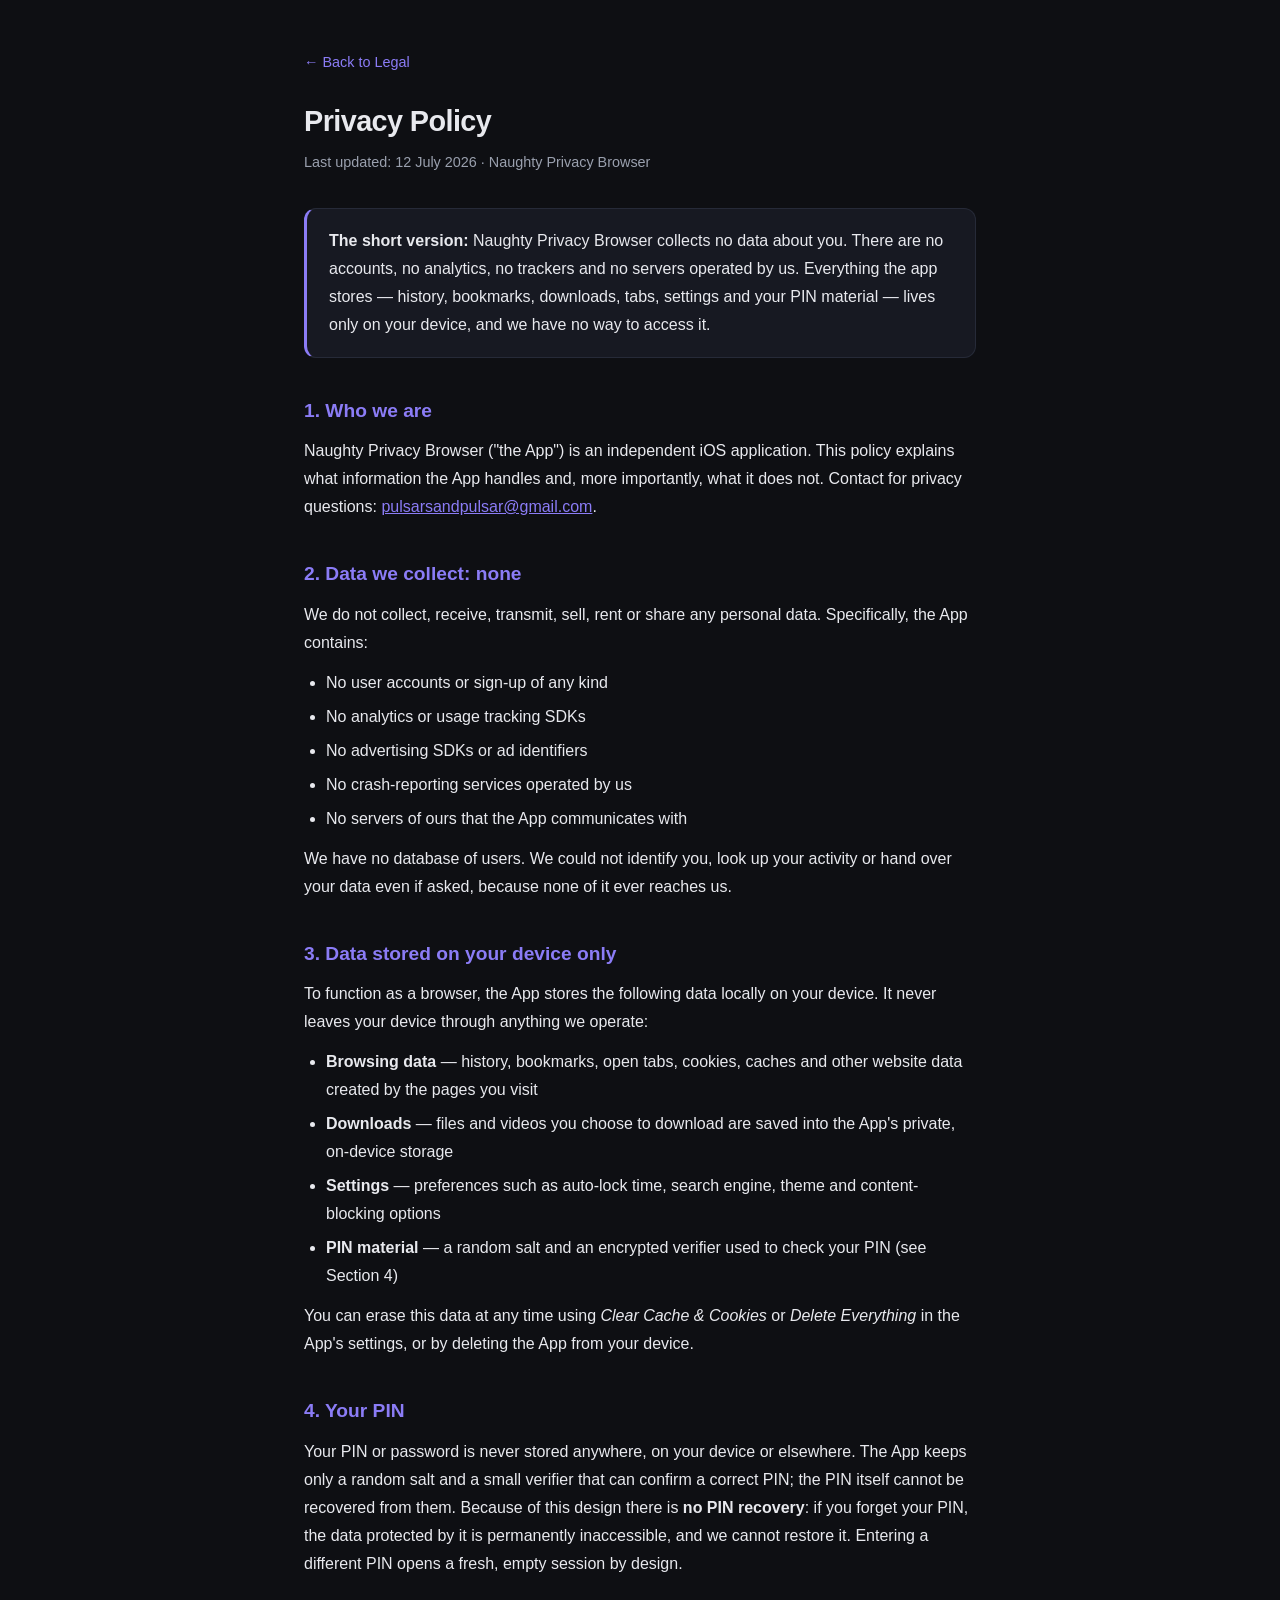
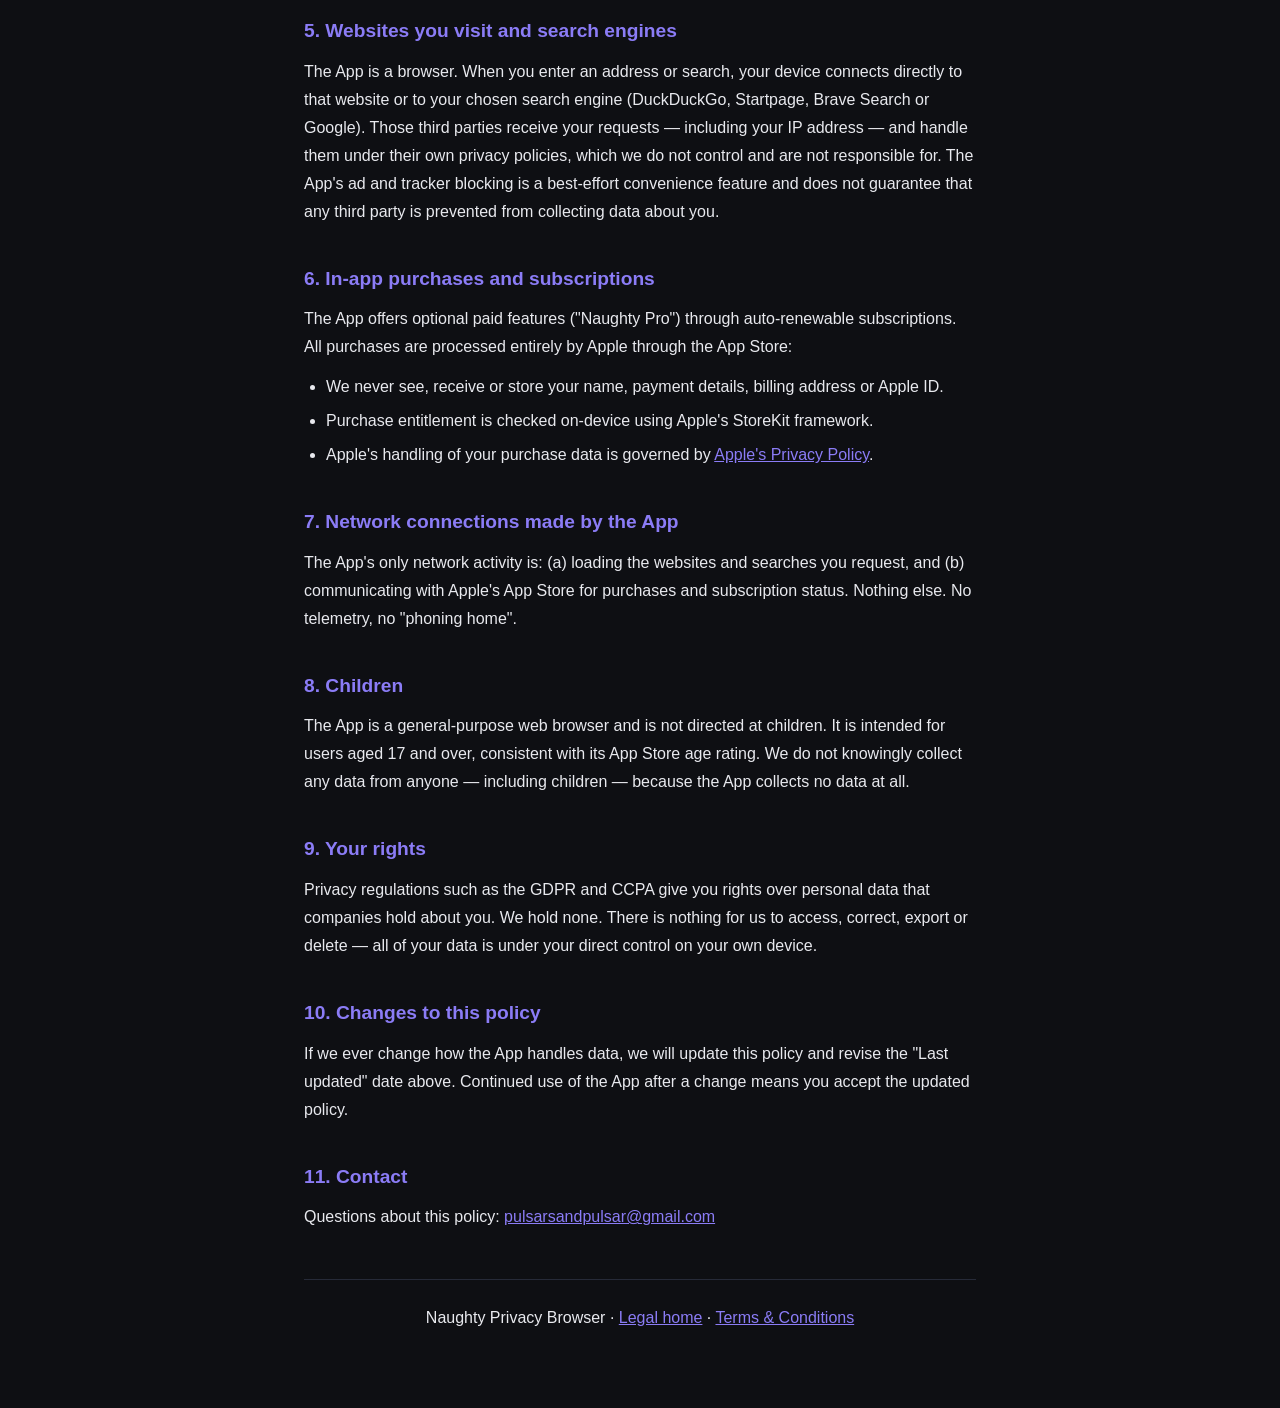
==== privacy.html @ df3556b3 "Create privacy.html" ====
<!DOCTYPE html>
<html lang="en">
<head>
<meta charset="UTF-8">
<meta name="viewport" content="width=device-width, initial-scale=1.0">
<meta name="description" content="Privacy Policy for Naughty Privacy Browser.">
<title>Privacy Policy — Naughty Privacy Browser</title>
<style>
    :root {
        --bg: #0e0f13;
        --card: #171922;
        --text: #e8e9ee;
        --muted: #9aa0ae;
        --accent: #8b7cf6;
        --border: #262a38;
    }
    * { margin: 0; padding: 0; box-sizing: border-box; }
    body {
        font-family: -apple-system, BlinkMacSystemFont, "Segoe UI", Roboto, Helvetica, Arial, sans-serif;
        background: var(--bg);
        color: var(--text);
        line-height: 1.75;
    }
    .wrap { max-width: 720px; margin: 0 auto; padding: 48px 24px 64px; }
    nav a { color: var(--accent); text-decoration: none; font-size: 0.9rem; }
    h1 { font-size: 1.8rem; margin: 20px 0 4px; letter-spacing: -0.02em; }
    .updated { color: var(--muted); font-size: 0.9rem; margin-bottom: 32px; }
    h2 { font-size: 1.2rem; margin: 36px 0 10px; color: var(--accent); }
    p, li { color: var(--text); font-size: 1rem; margin-bottom: 12px; }
    ul { padding-left: 22px; margin-bottom: 12px; }
    li { margin-bottom: 6px; }
    .summary {
        background: var(--card);
        border: 1px solid var(--border);
        border-left: 3px solid var(--accent);
        border-radius: 12px;
        padding: 18px 22px;
        margin-bottom: 8px;
    }
    .summary p { margin: 0; }
    a { color: var(--accent); }
    footer { border-top: 1px solid var(--border); margin-top: 48px; padding-top: 24px; color: var(--muted); font-size: 0.85rem; text-align: center; }
</style>
</head>
<body>
<div class="wrap">
<nav><a href="index.html">← Back to Legal</a></nav>
<h1>Privacy Policy</h1>
<p class="updated">Last updated: 12 July 2026 · Naughty Privacy Browser</p>

<div class="summary">
    <p><strong>The short version:</strong> Naughty Privacy Browser collects no data about you. There are no accounts, no analytics, no trackers and no servers operated by us. Everything the app stores — history, bookmarks, downloads, tabs, settings and your PIN material — lives only on your device, and we have no way to access it.</p>
</div>

<h2>1. Who we are</h2>
<p>Naughty Privacy Browser ("the App") is an independent iOS application. This policy explains what information the App handles and, more importantly, what it does not. Contact for privacy questions: <a href="mailto:pulsarsandpulsar@gmail.com">pulsarsandpulsar@gmail.com</a>.</p>

<h2>2. Data we collect: none</h2>
<p>We do not collect, receive, transmit, sell, rent or share any personal data. Specifically, the App contains:</p>
<ul>
    <li>No user accounts or sign-up of any kind</li>
    <li>No analytics or usage tracking SDKs</li>
    <li>No advertising SDKs or ad identifiers</li>
    <li>No crash-reporting services operated by us</li>
    <li>No servers of ours that the App communicates with</li>
</ul>
<p>We have no database of users. We could not identify you, look up your activity or hand over your data even if asked, because none of it ever reaches us.</p>

<h2>3. Data stored on your device only</h2>
<p>To function as a browser, the App stores the following data locally on your device. It never leaves your device through anything we operate:</p>
<ul>
    <li><strong>Browsing data</strong> — history, bookmarks, open tabs, cookies, caches and other website data created by the pages you visit</li>
    <li><strong>Downloads</strong> — files and videos you choose to download are saved into the App's private, on-device storage</li>
    <li><strong>Settings</strong> — preferences such as auto-lock time, search engine, theme and content-blocking options</li>
    <li><strong>PIN material</strong> — a random salt and an encrypted verifier used to check your PIN (see Section 4)</li>
</ul>
<p>You can erase this data at any time using <em>Clear Cache &amp; Cookies</em> or <em>Delete Everything</em> in the App's settings, or by deleting the App from your device.</p>

<h2>4. Your PIN</h2>
<p>Your PIN or password is never stored anywhere, on your device or elsewhere. The App keeps only a random salt and a small verifier that can confirm a correct PIN; the PIN itself cannot be recovered from them. Because of this design there is <strong>no PIN recovery</strong>: if you forget your PIN, the data protected by it is permanently inaccessible, and we cannot restore it. Entering a different PIN opens a fresh, empty session by design.</p>

<h2>5. Websites you visit and search engines</h2>
<p>The App is a browser. When you enter an address or search, your device connects directly to that website or to your chosen search engine (DuckDuckGo, Startpage, Brave Search or Google). Those third parties receive your requests — including your IP address — and handle them under their own privacy policies, which we do not control and are not responsible for. The App's ad and tracker blocking is a best-effort convenience feature and does not guarantee that any third party is prevented from collecting data about you.</p>

<h2>6. In-app purchases and subscriptions</h2>
<p>The App offers optional paid features ("Naughty Pro") through auto-renewable subscriptions. All purchases are processed entirely by Apple through the App Store:</p>
<ul>
    <li>We never see, receive or store your name, payment details, billing address or Apple ID.</li>
    <li>Purchase entitlement is checked on-device using Apple's StoreKit framework.</li>
    <li>Apple's handling of your purchase data is governed by <a href="https://www.apple.com/legal/privacy/" rel="noopener">Apple's Privacy Policy</a>.</li>
</ul>

<h2>7. Network connections made by the App</h2>
<p>The App's only network activity is: (a) loading the websites and searches you request, and (b) communicating with Apple's App Store for purchases and subscription status. Nothing else. No telemetry, no "phoning home".</p>

<h2>8. Children</h2>
<p>The App is a general-purpose web browser and is not directed at children. It is intended for users aged 17 and over, consistent with its App Store age rating. We do not knowingly collect any data from anyone — including children — because the App collects no data at all.</p>

<h2>9. Your rights</h2>
<p>Privacy regulations such as the GDPR and CCPA give you rights over personal data that companies hold about you. We hold none. There is nothing for us to access, correct, export or delete — all of your data is under your direct control on your own device.</p>

<h2>10. Changes to this policy</h2>
<p>If we ever change how the App handles data, we will update this policy and revise the "Last updated" date above. Continued use of the App after a change means you accept the updated policy.</p>

<h2>11. Contact</h2>
<p>Questions about this policy: <a href="mailto:pulsarsandpulsar@gmail.com">pulsarsandpulsar@gmail.com</a></p>

<footer>
    <p>Naughty Privacy Browser · <a href="index.html">Legal home</a> · <a href="terms.html">Terms &amp; Conditions</a></p>
</footer>
</div>
</body>
</html>
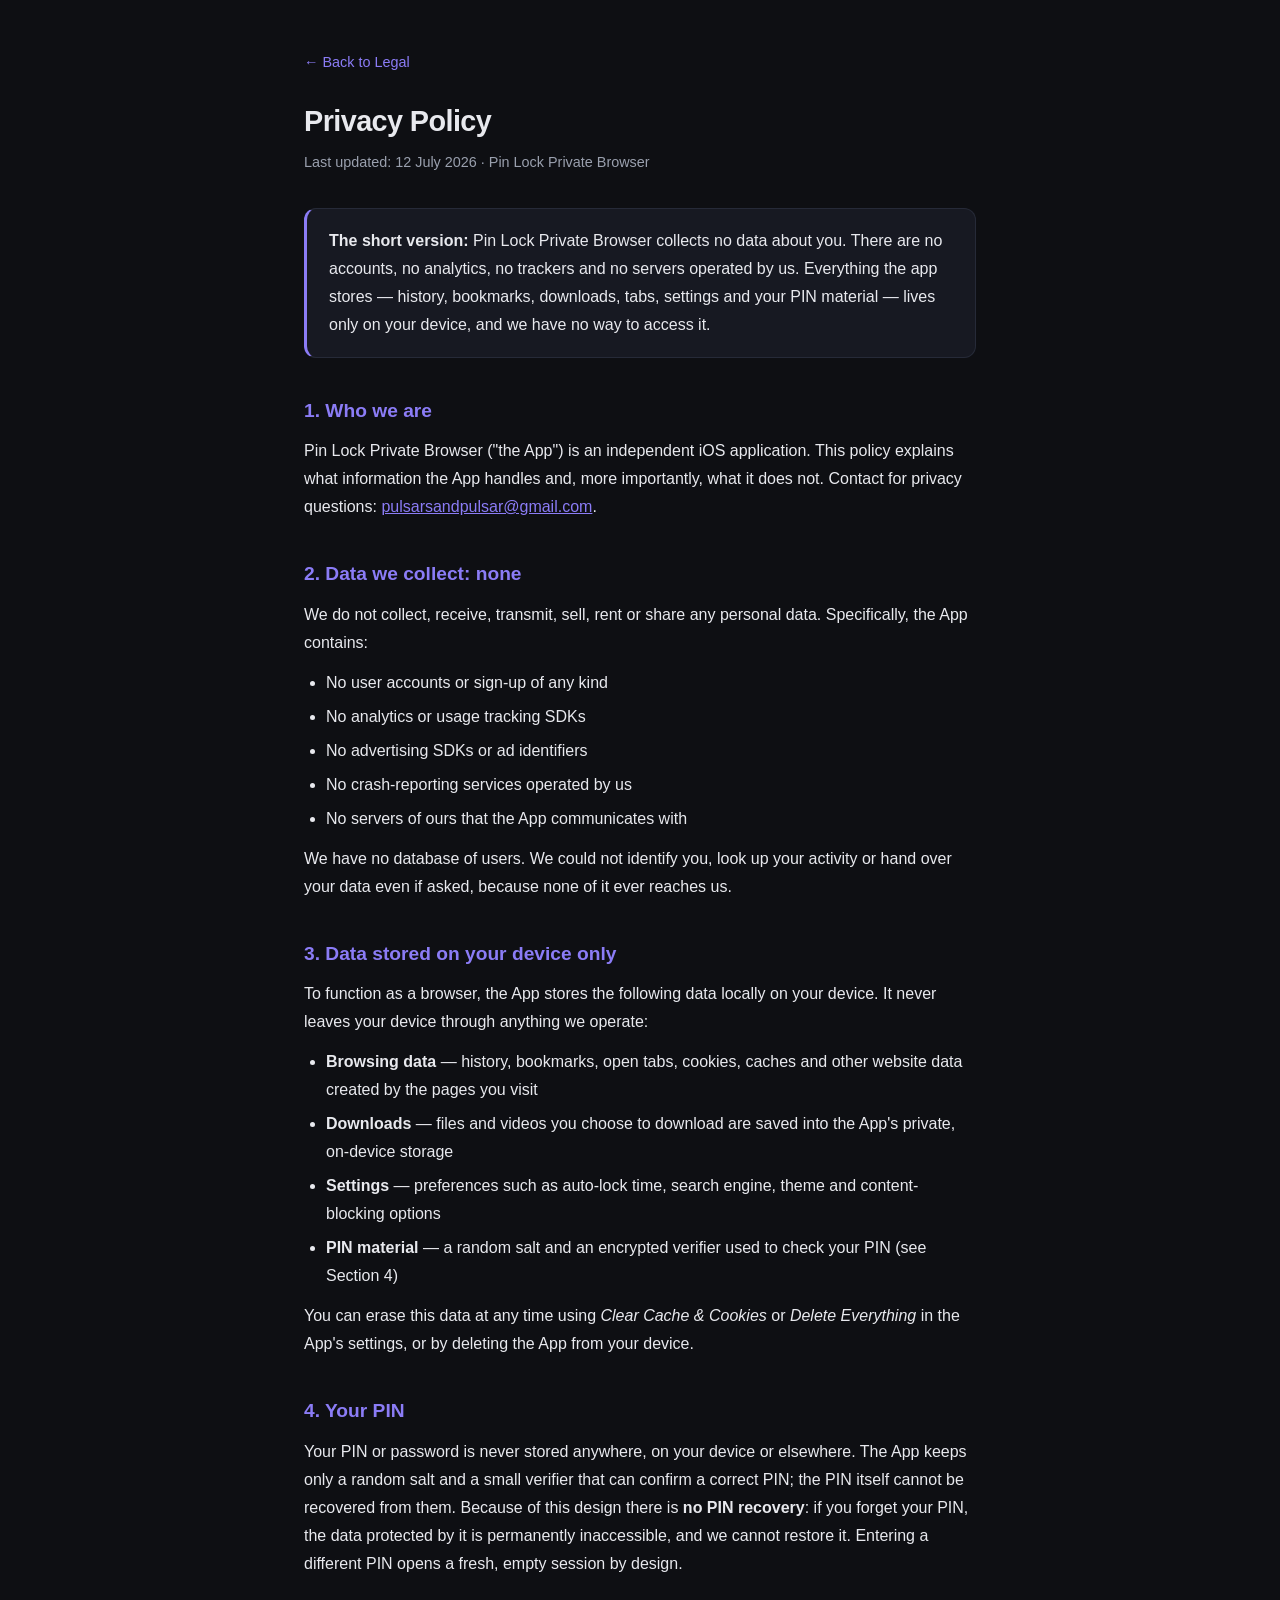
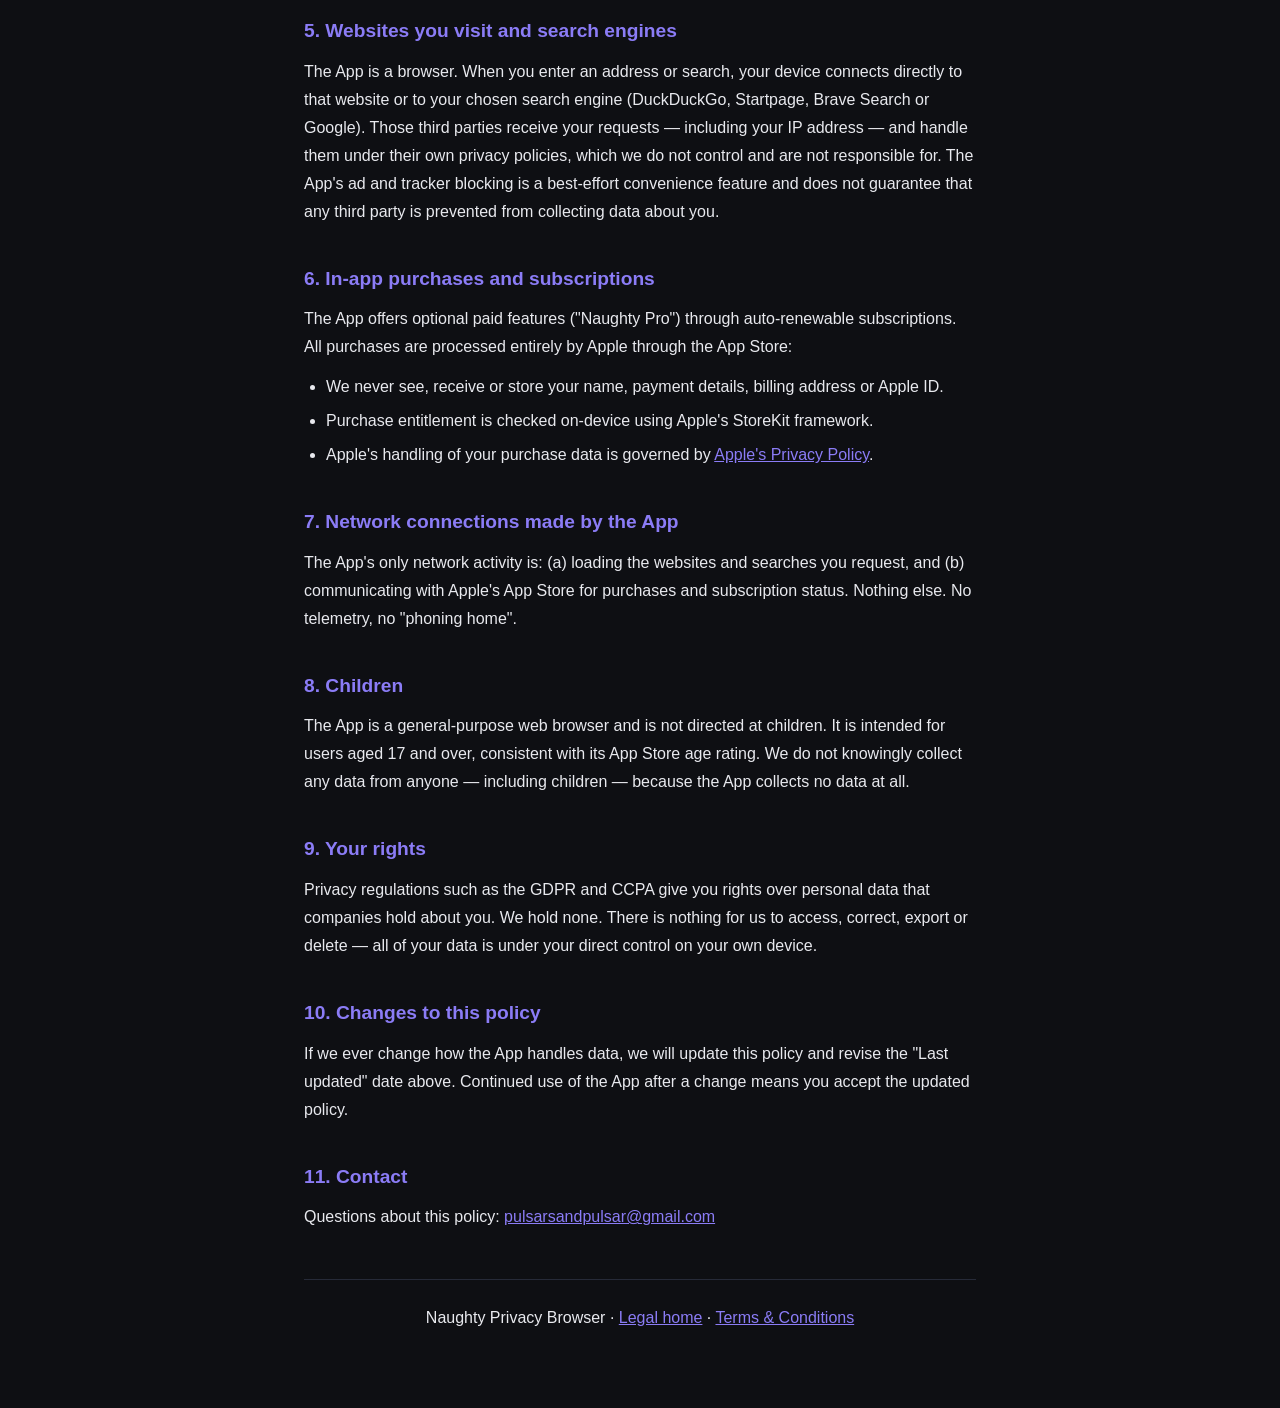
==== commit 4b404743: "Update privacy.html" ====
--- a/privacy.html
+++ b/privacy.html
@@ -3,8 +3,8 @@
 <head>
 <meta charset="UTF-8">
 <meta name="viewport" content="width=device-width, initial-scale=1.0">
-<meta name="description" content="Privacy Policy for Naughty Privacy Browser.">
-<title>Privacy Policy — Naughty Privacy Browser</title>
+<meta name="description" content="Privacy Policy for Pin Lock Private Browser.">
+<title>Privacy Policy — Pin Lock Private Browser</title>
 <style>
     :root {
         --bg: #0e0f13;
@@ -46,14 +46,14 @@
 <div class="wrap">
 <nav><a href="index.html">← Back to Legal</a></nav>
 <h1>Privacy Policy</h1>
-<p class="updated">Last updated: 12 July 2026 · Naughty Privacy Browser</p>
+<p class="updated">Last updated: 12 July 2026 · Pin Lock Private Browser</p>
 
 <div class="summary">
-    <p><strong>The short version:</strong> Naughty Privacy Browser collects no data about you. There are no accounts, no analytics, no trackers and no servers operated by us. Everything the app stores — history, bookmarks, downloads, tabs, settings and your PIN material — lives only on your device, and we have no way to access it.</p>
+    <p><strong>The short version:</strong> Pin Lock Private Browser collects no data about you. There are no accounts, no analytics, no trackers and no servers operated by us. Everything the app stores — history, bookmarks, downloads, tabs, settings and your PIN material — lives only on your device, and we have no way to access it.</p>
 </div>
 
 <h2>1. Who we are</h2>
-<p>Naughty Privacy Browser ("the App") is an independent iOS application. This policy explains what information the App handles and, more importantly, what it does not. Contact for privacy questions: <a href="mailto:pulsarsandpulsar@gmail.com">pulsarsandpulsar@gmail.com</a>.</p>
+<p>Pin Lock Private Browser ("the App") is an independent iOS application. This policy explains what information the App handles and, more importantly, what it does not. Contact for privacy questions: <a href="mailto:pulsarsandpulsar@gmail.com">pulsarsandpulsar@gmail.com</a>.</p>
 
 <h2>2. Data we collect: none</h2>
 <p>We do not collect, receive, transmit, sell, rent or share any personal data. Specifically, the App contains:</p>
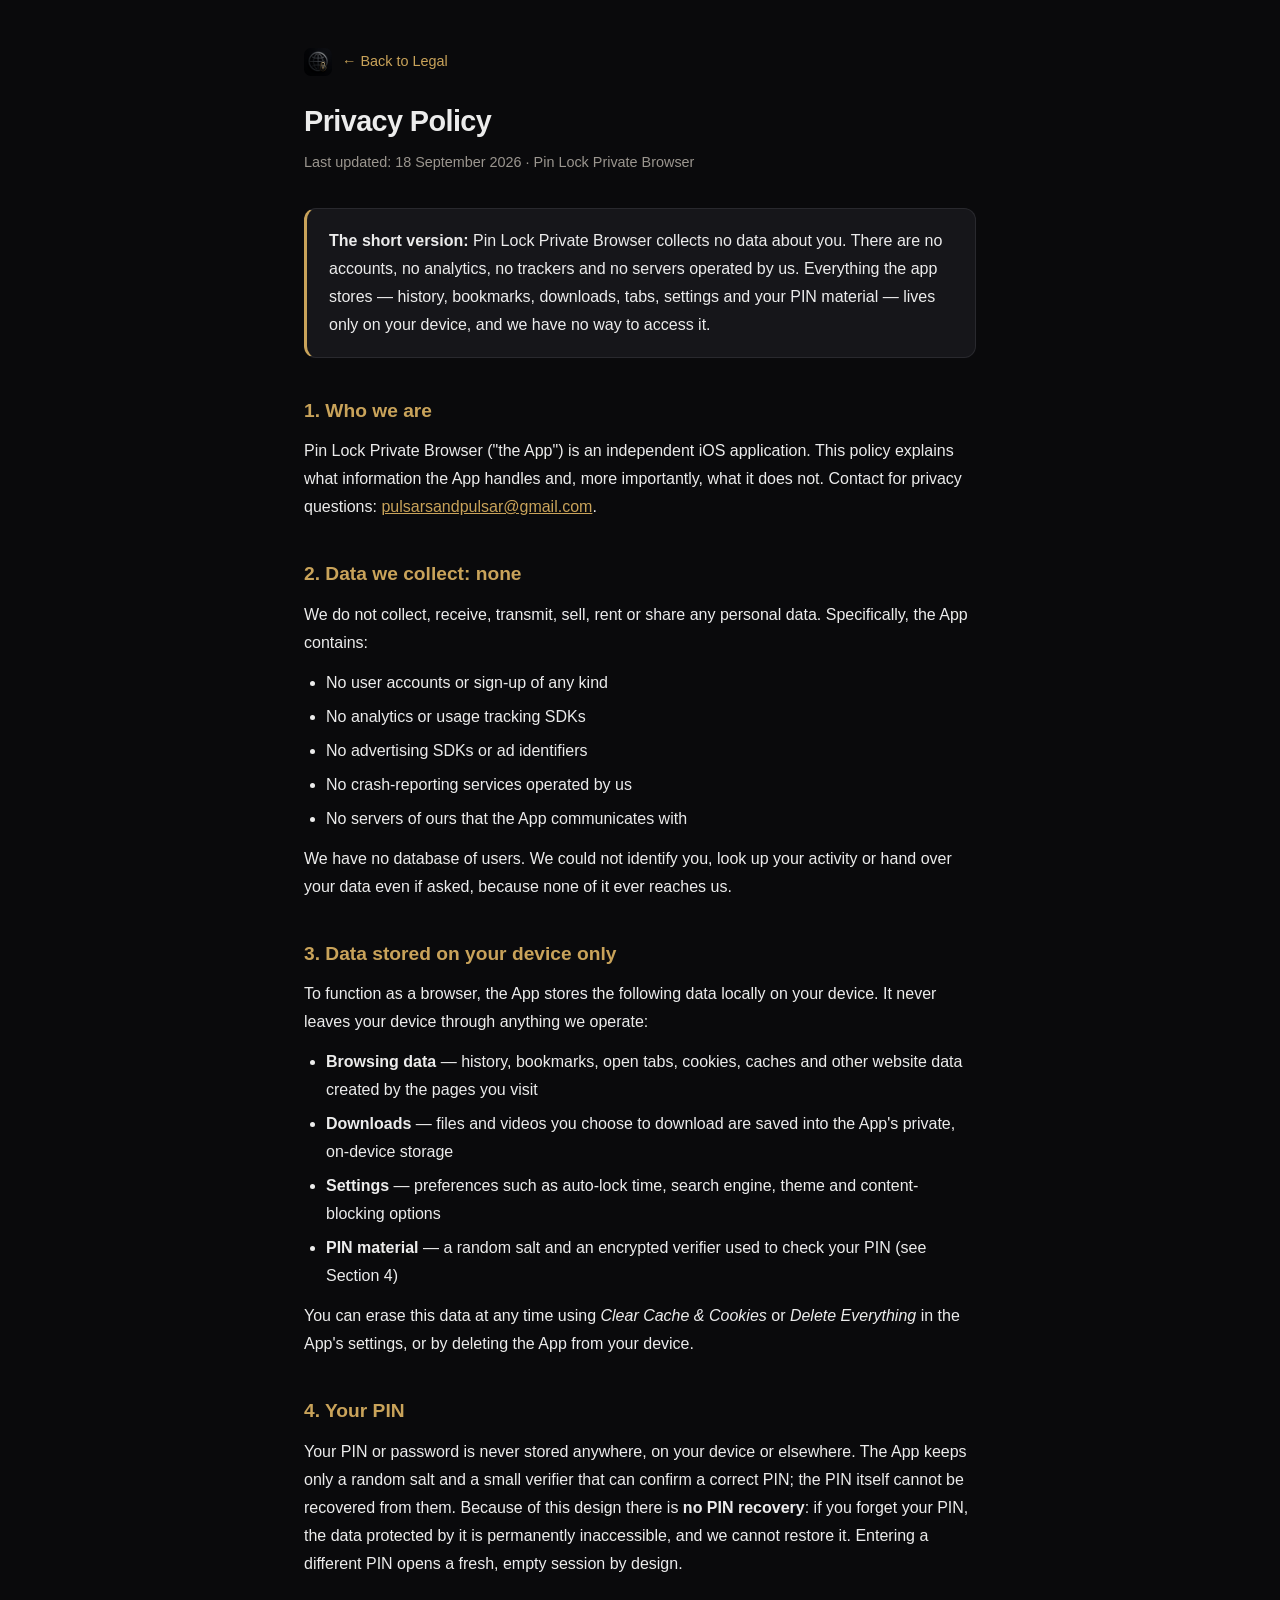
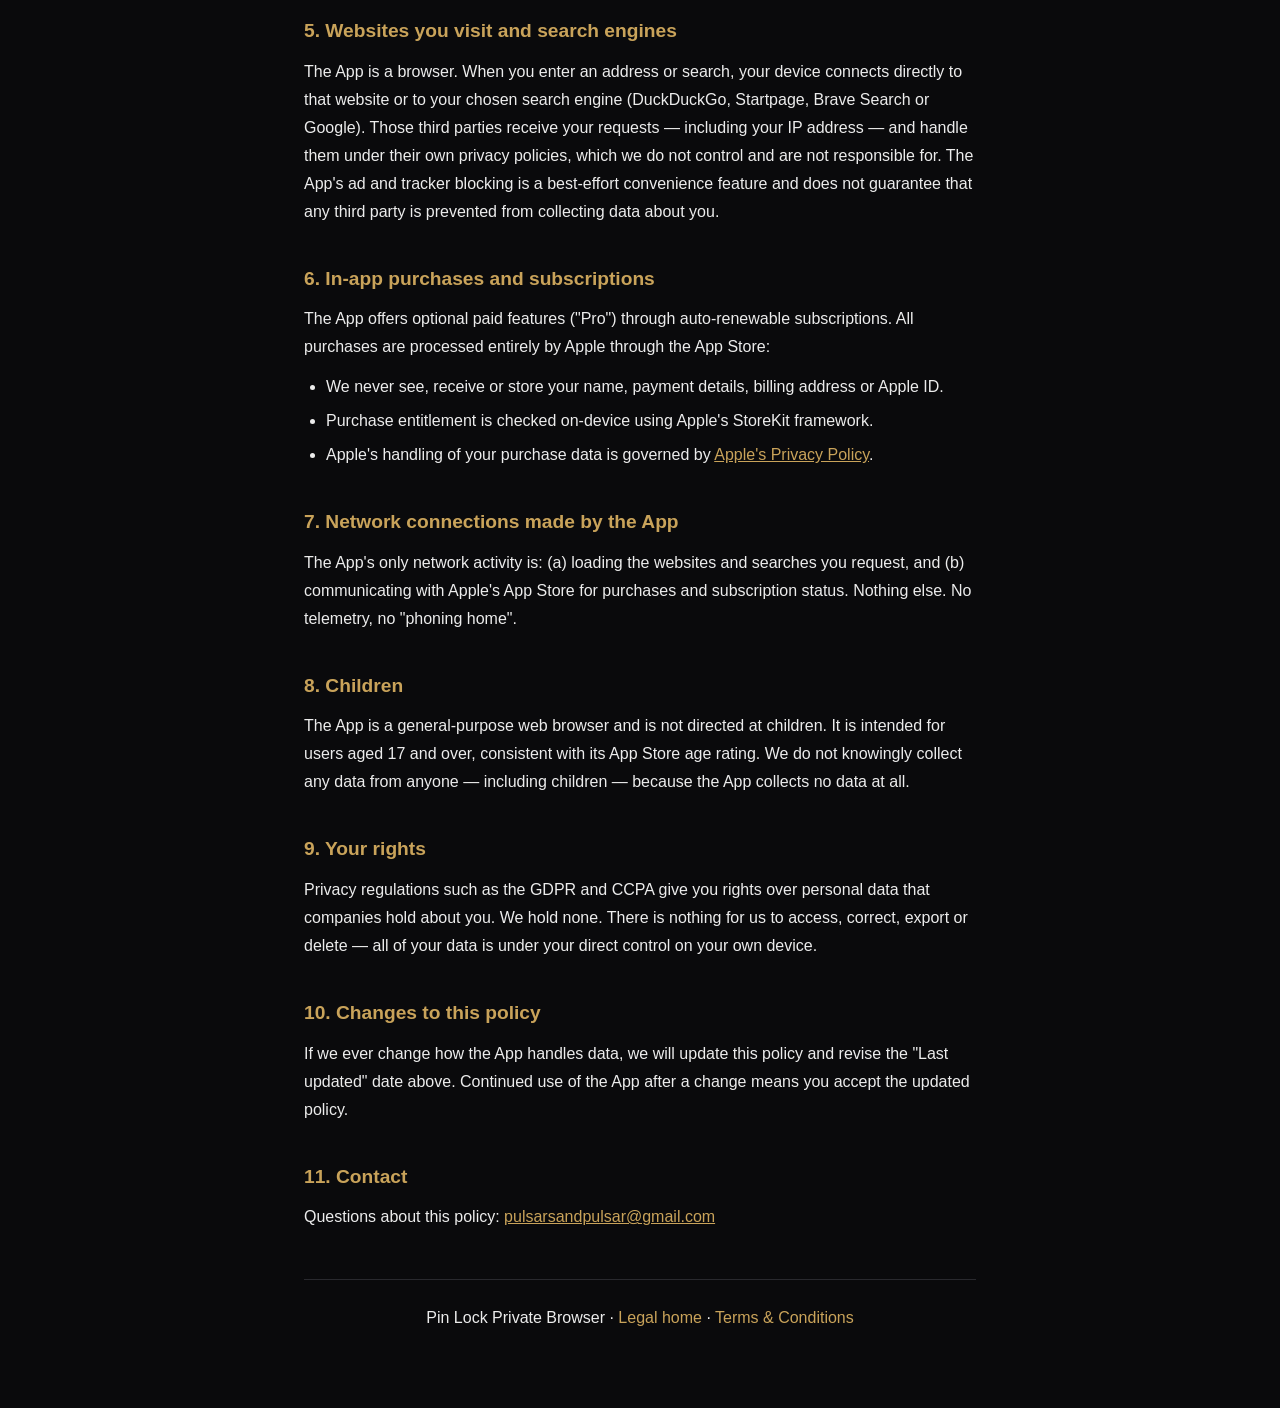
==== commit be4cdd53: "Add files via upload" ====
--- a/privacy.html
+++ b/privacy.html
@@ -3,16 +3,19 @@
 <head>
 <meta charset="UTF-8">
 <meta name="viewport" content="width=device-width, initial-scale=1.0">
+<meta name="theme-color" content="#0a0a0c">
 <meta name="description" content="Privacy Policy for Pin Lock Private Browser.">
 <title>Privacy Policy — Pin Lock Private Browser</title>
+<link rel="icon" type="image/png" href="assets/favicon.png">
 <style>
     :root {
-        --bg: #0e0f13;
-        --card: #171922;
-        --text: #e8e9ee;
-        --muted: #9aa0ae;
-        --accent: #8b7cf6;
-        --border: #262a38;
+        --bg: #0a0a0c;
+        --card: #16161a;
+        --text: #ececec;
+        --muted: #9b968f;
+        --accent: #c9a35a;
+        --accent-bright: #e9c67e;
+        --border: #29292e;
     }
     * { margin: 0; padding: 0; box-sizing: border-box; }
     body {
@@ -22,7 +25,10 @@
         line-height: 1.75;
     }
     .wrap { max-width: 720px; margin: 0 auto; padding: 48px 24px 64px; }
+    nav { display: flex; align-items: center; gap: 10px; }
+    nav img { width: 28px; height: 28px; border-radius: 7px; }
     nav a { color: var(--accent); text-decoration: none; font-size: 0.9rem; }
+    nav a:hover { color: var(--accent-bright); }
     h1 { font-size: 1.8rem; margin: 20px 0 4px; letter-spacing: -0.02em; }
     .updated { color: var(--muted); font-size: 0.9rem; margin-bottom: 32px; }
     h2 { font-size: 1.2rem; margin: 36px 0 10px; color: var(--accent); }
@@ -39,14 +45,16 @@
     }
     .summary p { margin: 0; }
     a { color: var(--accent); }
+    a:hover { color: var(--accent-bright); }
     footer { border-top: 1px solid var(--border); margin-top: 48px; padding-top: 24px; color: var(--muted); font-size: 0.85rem; text-align: center; }
+    footer a { color: var(--accent); text-decoration: none; }
 </style>
 </head>
 <body>
 <div class="wrap">
-<nav><a href="index.html">← Back to Legal</a></nav>
+<nav><img src="assets/favicon.png" alt=""><a href="index.html">← Back to Legal</a></nav>
 <h1>Privacy Policy</h1>
-<p class="updated">Last updated: 12 July 2026 · Pin Lock Private Browser</p>
+<p class="updated">Last updated: 18 September 2026 · Pin Lock Private Browser</p>
 
 <div class="summary">
     <p><strong>The short version:</strong> Pin Lock Private Browser collects no data about you. There are no accounts, no analytics, no trackers and no servers operated by us. Everything the app stores — history, bookmarks, downloads, tabs, settings and your PIN material — lives only on your device, and we have no way to access it.</p>
@@ -83,7 +91,7 @@
 <p>The App is a browser. When you enter an address or search, your device connects directly to that website or to your chosen search engine (DuckDuckGo, Startpage, Brave Search or Google). Those third parties receive your requests — including your IP address — and handle them under their own privacy policies, which we do not control and are not responsible for. The App's ad and tracker blocking is a best-effort convenience feature and does not guarantee that any third party is prevented from collecting data about you.</p>
 
 <h2>6. In-app purchases and subscriptions</h2>
-<p>The App offers optional paid features ("Naughty Pro") through auto-renewable subscriptions. All purchases are processed entirely by Apple through the App Store:</p>
+<p>The App offers optional paid features ("Pro") through auto-renewable subscriptions. All purchases are processed entirely by Apple through the App Store:</p>
 <ul>
     <li>We never see, receive or store your name, payment details, billing address or Apple ID.</li>
     <li>Purchase entitlement is checked on-device using Apple's StoreKit framework.</li>
@@ -106,7 +114,7 @@
 <p>Questions about this policy: <a href="mailto:pulsarsandpulsar@gmail.com">pulsarsandpulsar@gmail.com</a></p>
 
 <footer>
-    <p>Naughty Privacy Browser · <a href="index.html">Legal home</a> · <a href="terms.html">Terms &amp; Conditions</a></p>
+    <p>Pin Lock Private Browser · <a href="index.html">Legal home</a> · <a href="terms.html">Terms &amp; Conditions</a></p>
 </footer>
 </div>
 </body>
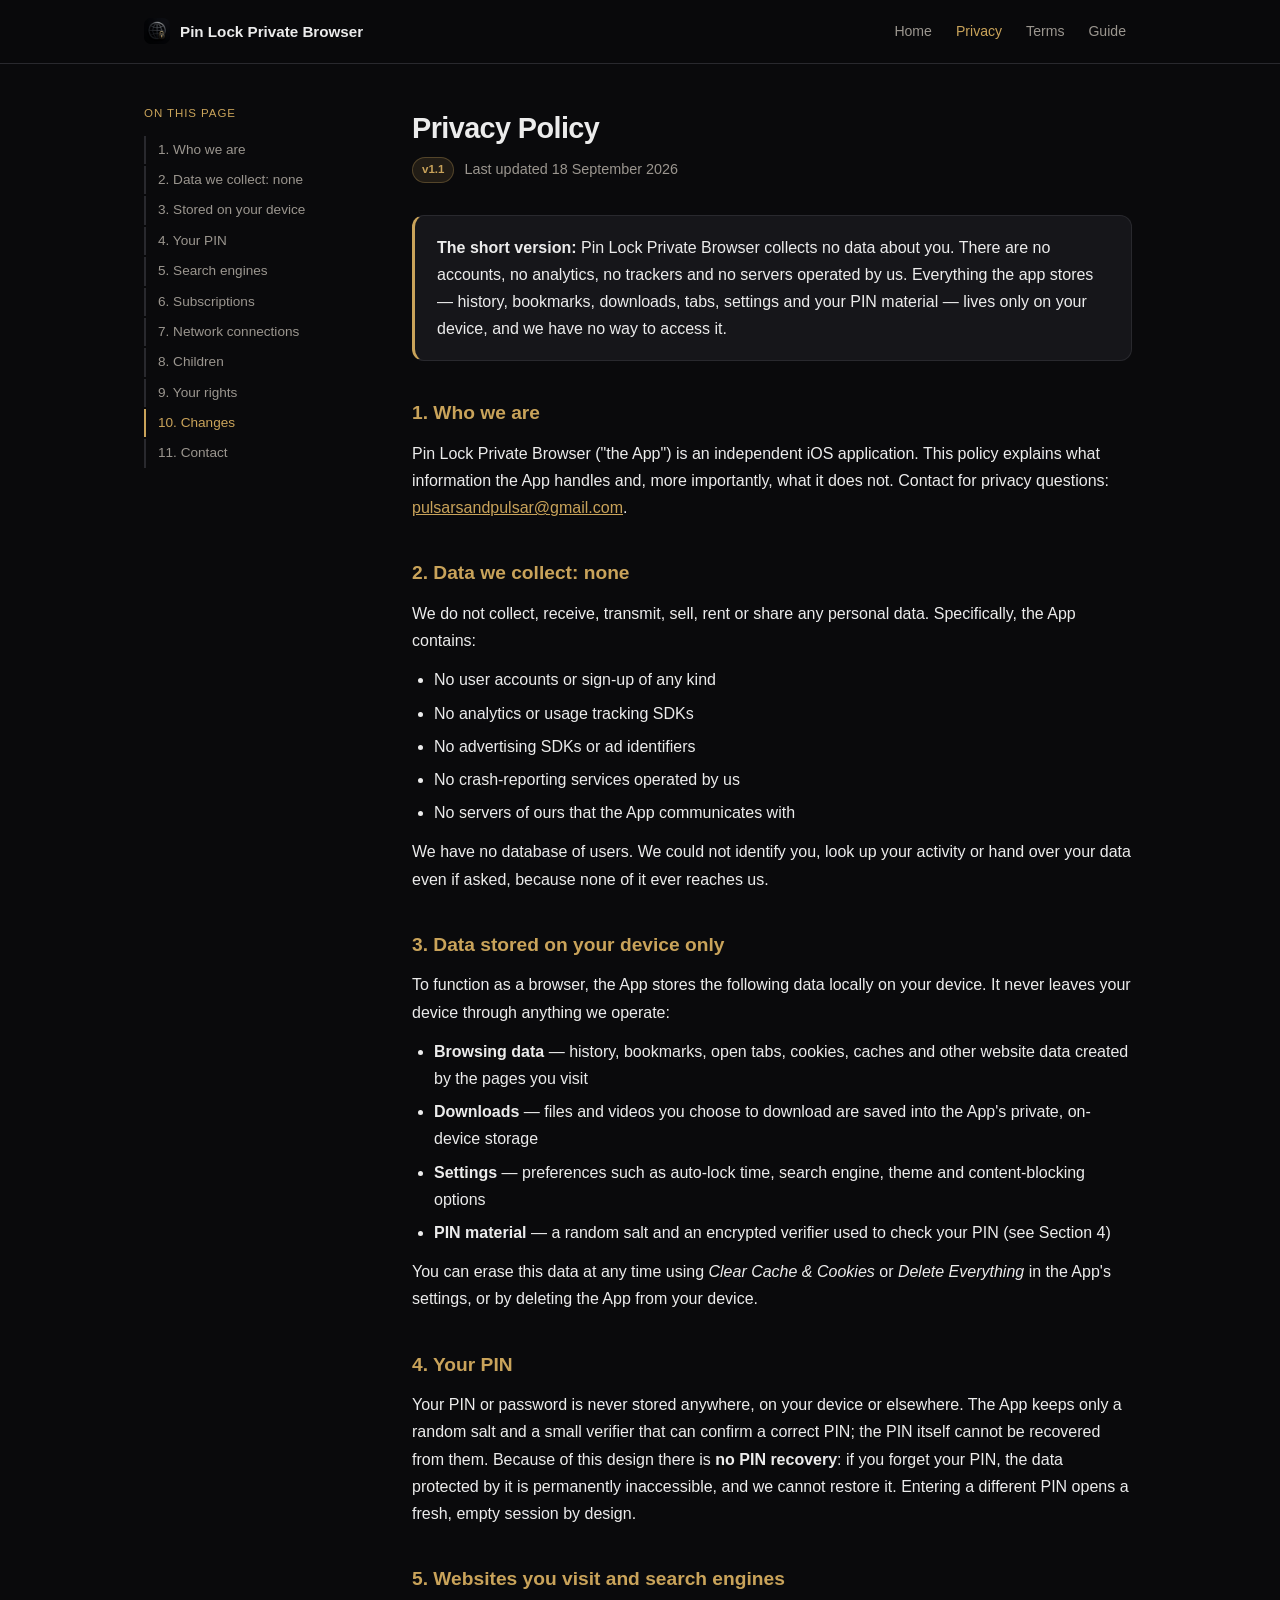
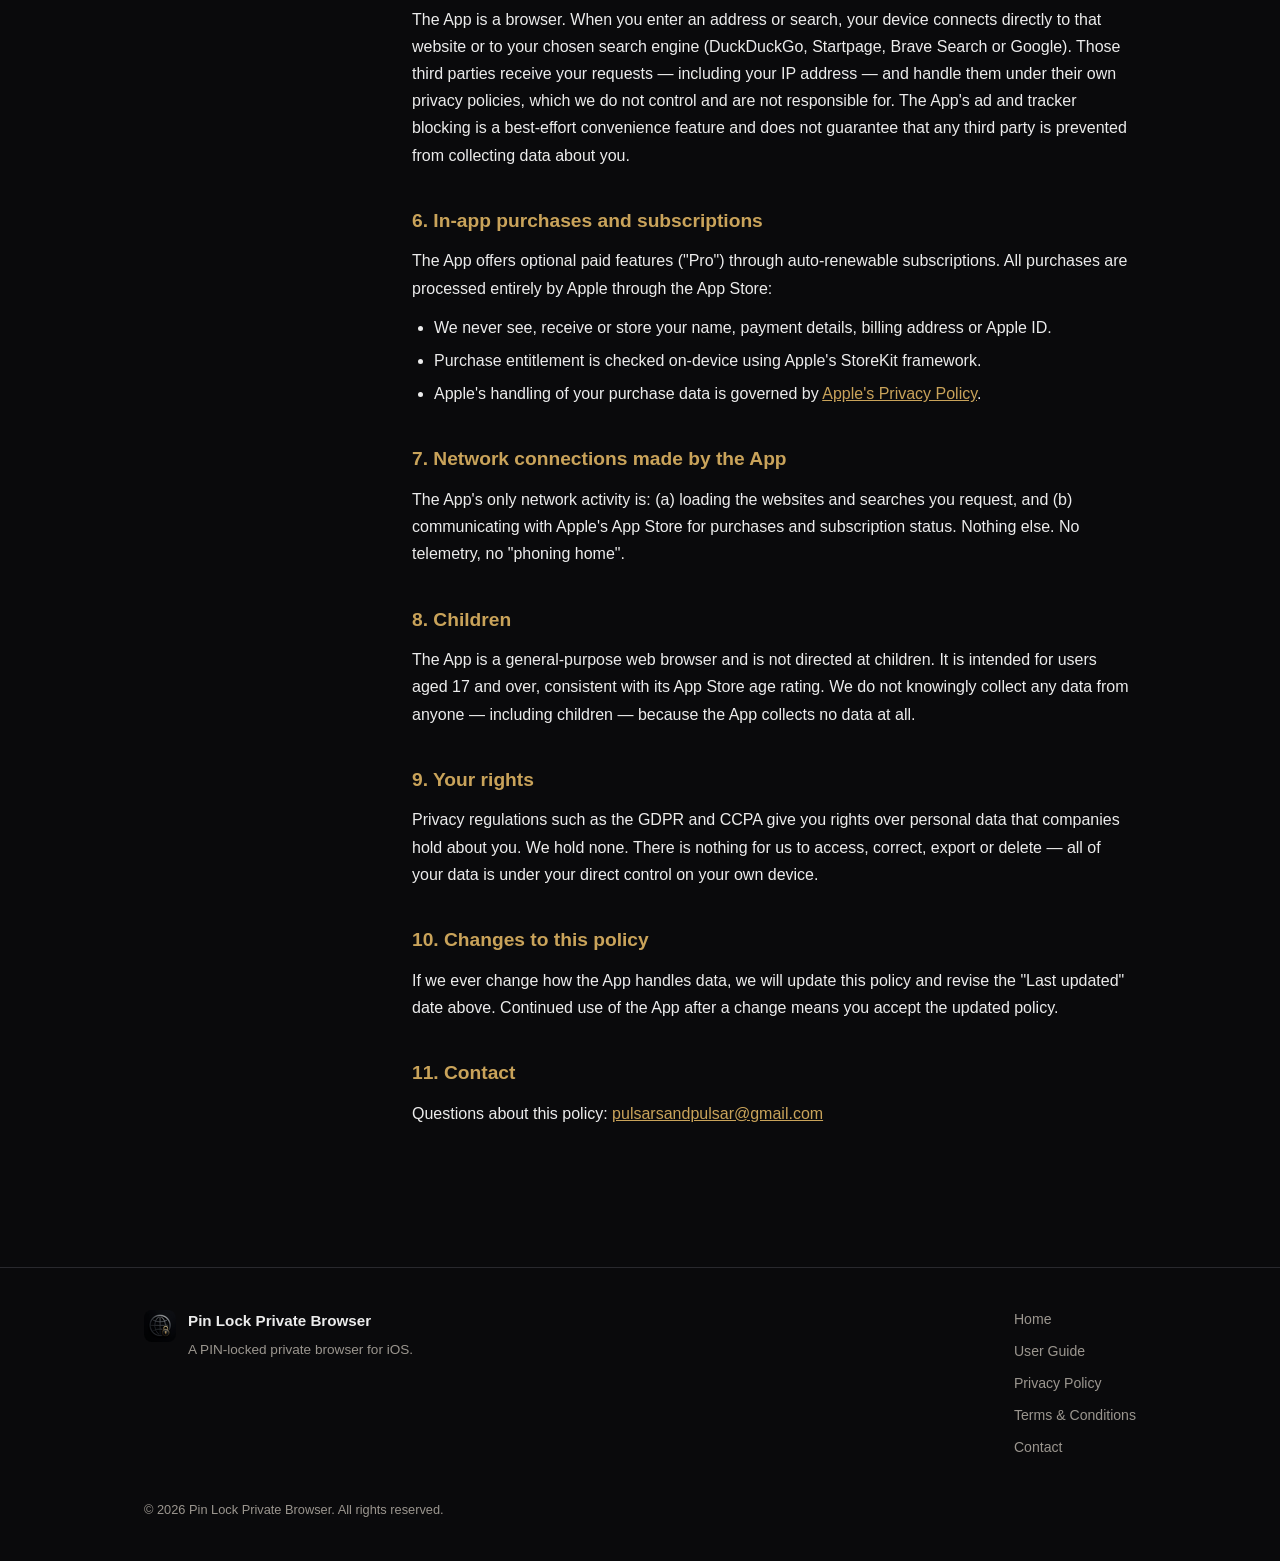
==== commit 066fb32b: "Add files via upload" ====
--- a/privacy.html
+++ b/privacy.html
@@ -4,118 +4,161 @@
 <meta charset="UTF-8">
 <meta name="viewport" content="width=device-width, initial-scale=1.0">
 <meta name="theme-color" content="#0a0a0c">
+<title>Privacy Policy — Pin Lock Private Browser</title>
 <meta name="description" content="Privacy Policy for Pin Lock Private Browser.">
-<title>Privacy Policy — Pin Lock Private Browser</title>
-<link rel="icon" type="image/png" href="assets/favicon.png">
-<style>
-    :root {
-        --bg: #0a0a0c;
-        --card: #16161a;
-        --text: #ececec;
-        --muted: #9b968f;
-        --accent: #c9a35a;
-        --accent-bright: #e9c67e;
-        --border: #29292e;
-    }
-    * { margin: 0; padding: 0; box-sizing: border-box; }
-    body {
-        font-family: -apple-system, BlinkMacSystemFont, "Segoe UI", Roboto, Helvetica, Arial, sans-serif;
-        background: var(--bg);
-        color: var(--text);
-        line-height: 1.75;
-    }
-    .wrap { max-width: 720px; margin: 0 auto; padding: 48px 24px 64px; }
-    nav { display: flex; align-items: center; gap: 10px; }
-    nav img { width: 28px; height: 28px; border-radius: 7px; }
-    nav a { color: var(--accent); text-decoration: none; font-size: 0.9rem; }
-    nav a:hover { color: var(--accent-bright); }
-    h1 { font-size: 1.8rem; margin: 20px 0 4px; letter-spacing: -0.02em; }
-    .updated { color: var(--muted); font-size: 0.9rem; margin-bottom: 32px; }
-    h2 { font-size: 1.2rem; margin: 36px 0 10px; color: var(--accent); }
-    p, li { color: var(--text); font-size: 1rem; margin-bottom: 12px; }
-    ul { padding-left: 22px; margin-bottom: 12px; }
-    li { margin-bottom: 6px; }
-    .summary {
-        background: var(--card);
-        border: 1px solid var(--border);
-        border-left: 3px solid var(--accent);
-        border-radius: 12px;
-        padding: 18px 22px;
-        margin-bottom: 8px;
-    }
-    .summary p { margin: 0; }
-    a { color: var(--accent); }
-    a:hover { color: var(--accent-bright); }
-    footer { border-top: 1px solid var(--border); margin-top: 48px; padding-top: 24px; color: var(--muted); font-size: 0.85rem; text-align: center; }
-    footer a { color: var(--accent); text-decoration: none; }
-</style>
+
+<link rel="icon" type="image/png" sizes="32x32" href="assets/icon-32.png">
+<link rel="icon" type="image/png" sizes="16x16" href="assets/icon-16.png">
+<link rel="apple-touch-icon" href="assets/icon-180.png">
+<link rel="stylesheet" href="assets/styles.css">
+
+<meta property="og:type" content="website">
+<meta property="og:site_name" content="Pin Lock Private Browser">
+<meta property="og:title" content="Privacy Policy — Pin Lock Private Browser">
+<meta property="og:description" content="Pin Lock Private Browser collects no data about you. No accounts, no analytics, no trackers, no servers.">
+<meta property="og:image" content="https://pulsarsandpulsar-stack.github.io/Pin-Lock-Private-Browser/assets/icon-256.png">
+<meta property="og:url" content="https://pulsarsandpulsar-stack.github.io/Pin-Lock-Private-Browser/privacy.html">
+<meta name="twitter:card" content="summary">
+<meta name="twitter:image" content="https://pulsarsandpulsar-stack.github.io/Pin-Lock-Private-Browser/assets/icon-256.png">
 </head>
 <body>
-<div class="wrap">
-<nav><img src="assets/favicon.png" alt=""><a href="index.html">← Back to Legal</a></nav>
-<h1>Privacy Policy</h1>
-<p class="updated">Last updated: 18 September 2026 · Pin Lock Private Browser</p>
 
-<div class="summary">
-    <p><strong>The short version:</strong> Pin Lock Private Browser collects no data about you. There are no accounts, no analytics, no trackers and no servers operated by us. Everything the app stores — history, bookmarks, downloads, tabs, settings and your PIN material — lives only on your device, and we have no way to access it.</p>
+<header class="site-header">
+    <div class="header-inner">
+        <a class="brand" href="index.html">
+            <img src="assets/icon-32.png" alt="">
+            <span>Pin Lock Private Browser</span>
+        </a>
+        <nav class="site-nav" aria-label="Primary">
+            <a href="index.html">Home</a>
+            <a href="privacy.html" aria-current="page">Privacy</a>
+            <a href="terms.html">Terms</a>
+            <a href="guide.html">Guide</a>
+        </nav>
+    </div>
+</header>
+
+<div class="legal-layout">
+    <aside class="toc" aria-label="Table of contents">
+        <p class="toc-label">On this page</p>
+        <ol>
+            <li><a href="#s1">1. Who we are</a></li>
+            <li><a href="#s2">2. Data we collect: none</a></li>
+            <li><a href="#s3">3. Stored on your device</a></li>
+            <li><a href="#s4">4. Your PIN</a></li>
+            <li><a href="#s5">5. Search engines</a></li>
+            <li><a href="#s6">6. Subscriptions</a></li>
+            <li><a href="#s7">7. Network connections</a></li>
+            <li><a href="#s8">8. Children</a></li>
+            <li><a href="#s9">9. Your rights</a></li>
+            <li><a href="#s10">10. Changes</a></li>
+            <li><a href="#s11">11. Contact</a></li>
+        </ol>
+    </aside>
+
+    <div class="legal-content">
+        <h1>Privacy Policy</h1>
+        <div class="doc-meta">
+            <span class="version-tag">v1.1</span>
+            <span>Last updated 18 September 2026</span>
+        </div>
+
+        <details class="mobile-toc">
+            <summary>On this page</summary>
+            <ol>
+                <li><a href="#s1">1. Who we are</a></li>
+                <li><a href="#s2">2. Data we collect: none</a></li>
+                <li><a href="#s3">3. Stored on your device</a></li>
+                <li><a href="#s4">4. Your PIN</a></li>
+                <li><a href="#s5">5. Search engines</a></li>
+                <li><a href="#s6">6. Subscriptions</a></li>
+                <li><a href="#s7">7. Network connections</a></li>
+                <li><a href="#s8">8. Children</a></li>
+                <li><a href="#s9">9. Your rights</a></li>
+                <li><a href="#s10">10. Changes</a></li>
+                <li><a href="#s11">11. Contact</a></li>
+            </ol>
+        </details>
+
+        <div class="summary">
+            <p><strong>The short version:</strong> Pin Lock Private Browser collects no data about you. There are no accounts, no analytics, no trackers and no servers operated by us. Everything the app stores — history, bookmarks, downloads, tabs, settings and your PIN material — lives only on your device, and we have no way to access it.</p>
+        </div>
+
+        <h2 id="s1">1. Who we are</h2>
+        <p>Pin Lock Private Browser ("the App") is an independent iOS application. This policy explains what information the App handles and, more importantly, what it does not. Contact for privacy questions: <a href="mailto:pulsarsandpulsar@gmail.com">pulsarsandpulsar@gmail.com</a>.</p>
+
+        <h2 id="s2">2. Data we collect: none</h2>
+        <p>We do not collect, receive, transmit, sell, rent or share any personal data. Specifically, the App contains:</p>
+        <ul>
+            <li>No user accounts or sign-up of any kind</li>
+            <li>No analytics or usage tracking SDKs</li>
+            <li>No advertising SDKs or ad identifiers</li>
+            <li>No crash-reporting services operated by us</li>
+            <li>No servers of ours that the App communicates with</li>
+        </ul>
+        <p>We have no database of users. We could not identify you, look up your activity or hand over your data even if asked, because none of it ever reaches us.</p>
+
+        <h2 id="s3">3. Data stored on your device only</h2>
+        <p>To function as a browser, the App stores the following data locally on your device. It never leaves your device through anything we operate:</p>
+        <ul>
+            <li><strong>Browsing data</strong> — history, bookmarks, open tabs, cookies, caches and other website data created by the pages you visit</li>
+            <li><strong>Downloads</strong> — files and videos you choose to download are saved into the App's private, on-device storage</li>
+            <li><strong>Settings</strong> — preferences such as auto-lock time, search engine, theme and content-blocking options</li>
+            <li><strong>PIN material</strong> — a random salt and an encrypted verifier used to check your PIN (see Section 4)</li>
+        </ul>
+        <p>You can erase this data at any time using <em>Clear Cache &amp; Cookies</em> or <em>Delete Everything</em> in the App's settings, or by deleting the App from your device.</p>
+
+        <h2 id="s4">4. Your PIN</h2>
+        <p>Your PIN or password is never stored anywhere, on your device or elsewhere. The App keeps only a random salt and a small verifier that can confirm a correct PIN; the PIN itself cannot be recovered from them. Because of this design there is <strong>no PIN recovery</strong>: if you forget your PIN, the data protected by it is permanently inaccessible, and we cannot restore it. Entering a different PIN opens a fresh, empty session by design.</p>
+
+        <h2 id="s5">5. Websites you visit and search engines</h2>
+        <p>The App is a browser. When you enter an address or search, your device connects directly to that website or to your chosen search engine (DuckDuckGo, Startpage, Brave Search or Google). Those third parties receive your requests — including your IP address — and handle them under their own privacy policies, which we do not control and are not responsible for. The App's ad and tracker blocking is a best-effort convenience feature and does not guarantee that any third party is prevented from collecting data about you.</p>
+
+        <h2 id="s6">6. In-app purchases and subscriptions</h2>
+        <p>The App offers optional paid features ("Pro") through auto-renewable subscriptions. All purchases are processed entirely by Apple through the App Store:</p>
+        <ul>
+            <li>We never see, receive or store your name, payment details, billing address or Apple ID.</li>
+            <li>Purchase entitlement is checked on-device using Apple's StoreKit framework.</li>
+            <li>Apple's handling of your purchase data is governed by <a href="https://www.apple.com/legal/privacy/" rel="noopener">Apple's Privacy Policy</a>.</li>
+        </ul>
+
+        <h2 id="s7">7. Network connections made by the App</h2>
+        <p>The App's only network activity is: (a) loading the websites and searches you request, and (b) communicating with Apple's App Store for purchases and subscription status. Nothing else. No telemetry, no "phoning home".</p>
+
+        <h2 id="s8">8. Children</h2>
+        <p>The App is a general-purpose web browser and is not directed at children. It is intended for users aged 17 and over, consistent with its App Store age rating. We do not knowingly collect any data from anyone — including children — because the App collects no data at all.</p>
+
+        <h2 id="s9">9. Your rights</h2>
+        <p>Privacy regulations such as the GDPR and CCPA give you rights over personal data that companies hold about you. We hold none. There is nothing for us to access, correct, export or delete — all of your data is under your direct control on your own device.</p>
+
+        <h2 id="s10">10. Changes to this policy</h2>
+        <p>If we ever change how the App handles data, we will update this policy and revise the "Last updated" date above. Continued use of the App after a change means you accept the updated policy.</p>
+
+        <h2 id="s11">11. Contact</h2>
+        <p>Questions about this policy: <a href="mailto:pulsarsandpulsar@gmail.com">pulsarsandpulsar@gmail.com</a></p>
+    </div>
 </div>
 
-<h2>1. Who we are</h2>
-<p>Pin Lock Private Browser ("the App") is an independent iOS application. This policy explains what information the App handles and, more importantly, what it does not. Contact for privacy questions: <a href="mailto:pulsarsandpulsar@gmail.com">pulsarsandpulsar@gmail.com</a>.</p>
+<footer class="site-footer">
+    <div class="footer-inner">
+        <div class="footer-brand">
+            <img src="assets/icon-32.png" alt="">
+            <div>
+                <strong>Pin Lock Private Browser</strong>
+                <p>A PIN-locked private browser for iOS.</p>
+            </div>
+        </div>
+        <nav class="footer-links" aria-label="Footer">
+            <a href="index.html">Home</a>
+            <a href="guide.html">User Guide</a>
+            <a href="privacy.html">Privacy Policy</a>
+            <a href="terms.html">Terms &amp; Conditions</a>
+            <a href="mailto:pulsarsandpulsar@gmail.com">Contact</a>
+        </nav>
+    </div>
+    <p class="copyright">© <span id="copyright-year">2026</span> Pin Lock Private Browser. All rights reserved.</p>
+</footer>
 
-<h2>2. Data we collect: none</h2>
-<p>We do not collect, receive, transmit, sell, rent or share any personal data. Specifically, the App contains:</p>
-<ul>
-    <li>No user accounts or sign-up of any kind</li>
-    <li>No analytics or usage tracking SDKs</li>
-    <li>No advertising SDKs or ad identifiers</li>
-    <li>No crash-reporting services operated by us</li>
-    <li>No servers of ours that the App communicates with</li>
-</ul>
-<p>We have no database of users. We could not identify you, look up your activity or hand over your data even if asked, because none of it ever reaches us.</p>
-
-<h2>3. Data stored on your device only</h2>
-<p>To function as a browser, the App stores the following data locally on your device. It never leaves your device through anything we operate:</p>
-<ul>
-    <li><strong>Browsing data</strong> — history, bookmarks, open tabs, cookies, caches and other website data created by the pages you visit</li>
-    <li><strong>Downloads</strong> — files and videos you choose to download are saved into the App's private, on-device storage</li>
-    <li><strong>Settings</strong> — preferences such as auto-lock time, search engine, theme and content-blocking options</li>
-    <li><strong>PIN material</strong> — a random salt and an encrypted verifier used to check your PIN (see Section 4)</li>
-</ul>
-<p>You can erase this data at any time using <em>Clear Cache &amp; Cookies</em> or <em>Delete Everything</em> in the App's settings, or by deleting the App from your device.</p>
-
-<h2>4. Your PIN</h2>
-<p>Your PIN or password is never stored anywhere, on your device or elsewhere. The App keeps only a random salt and a small verifier that can confirm a correct PIN; the PIN itself cannot be recovered from them. Because of this design there is <strong>no PIN recovery</strong>: if you forget your PIN, the data protected by it is permanently inaccessible, and we cannot restore it. Entering a different PIN opens a fresh, empty session by design.</p>
-
-<h2>5. Websites you visit and search engines</h2>
-<p>The App is a browser. When you enter an address or search, your device connects directly to that website or to your chosen search engine (DuckDuckGo, Startpage, Brave Search or Google). Those third parties receive your requests — including your IP address — and handle them under their own privacy policies, which we do not control and are not responsible for. The App's ad and tracker blocking is a best-effort convenience feature and does not guarantee that any third party is prevented from collecting data about you.</p>
-
-<h2>6. In-app purchases and subscriptions</h2>
-<p>The App offers optional paid features ("Pro") through auto-renewable subscriptions. All purchases are processed entirely by Apple through the App Store:</p>
-<ul>
-    <li>We never see, receive or store your name, payment details, billing address or Apple ID.</li>
-    <li>Purchase entitlement is checked on-device using Apple's StoreKit framework.</li>
-    <li>Apple's handling of your purchase data is governed by <a href="https://www.apple.com/legal/privacy/" rel="noopener">Apple's Privacy Policy</a>.</li>
-</ul>
-
-<h2>7. Network connections made by the App</h2>
-<p>The App's only network activity is: (a) loading the websites and searches you request, and (b) communicating with Apple's App Store for purchases and subscription status. Nothing else. No telemetry, no "phoning home".</p>
-
-<h2>8. Children</h2>
-<p>The App is a general-purpose web browser and is not directed at children. It is intended for users aged 17 and over, consistent with its App Store age rating. We do not knowingly collect any data from anyone — including children — because the App collects no data at all.</p>
-
-<h2>9. Your rights</h2>
-<p>Privacy regulations such as the GDPR and CCPA give you rights over personal data that companies hold about you. We hold none. There is nothing for us to access, correct, export or delete — all of your data is under your direct control on your own device.</p>
-
-<h2>10. Changes to this policy</h2>
-<p>If we ever change how the App handles data, we will update this policy and revise the "Last updated" date above. Continued use of the App after a change means you accept the updated policy.</p>
-
-<h2>11. Contact</h2>
-<p>Questions about this policy: <a href="mailto:pulsarsandpulsar@gmail.com">pulsarsandpulsar@gmail.com</a></p>
-
-<footer>
-    <p>Pin Lock Private Browser · <a href="index.html">Legal home</a> · <a href="terms.html">Terms &amp; Conditions</a></p>
-</footer>
-</div>
+<script src="assets/script.js"></script>
 </body>
 </html>
--- a/assets/styles.css
+++ b/assets/styles.css
@@ -0,0 +1,396 @@
+/* Pin Lock Private Browser — shared site styles */
+
+:root {
+    --bg: #0a0a0c;
+    --card: #16161a;
+    --text: #ececec;
+    --muted: #9b968f;
+    --accent: #c9a35a;
+    --accent-bright: #e9c67e;
+    --border: #29292e;
+    --header-h: 64px;
+}
+
+* { margin: 0; padding: 0; box-sizing: border-box; }
+
+html { scroll-behavior: smooth; scroll-padding-top: calc(var(--header-h) + 16px); }
+
+body {
+    font-family: -apple-system, BlinkMacSystemFont, "Segoe UI", Roboto, Helvetica, Arial, sans-serif;
+    background: var(--bg);
+    color: var(--text);
+    line-height: 1.7;
+    min-height: 100vh;
+    display: flex;
+    flex-direction: column;
+}
+
+a { color: var(--accent); }
+a:hover { color: var(--accent-bright); }
+
+/* ---------- Header ---------- */
+
+.site-header {
+    position: sticky;
+    top: 0;
+    z-index: 50;
+    height: var(--header-h);
+    display: flex;
+    align-items: center;
+    background: rgba(10, 10, 12, 0.85);
+    backdrop-filter: saturate(140%) blur(10px);
+    -webkit-backdrop-filter: saturate(140%) blur(10px);
+    border-bottom: 1px solid var(--border);
+}
+
+.header-inner {
+    width: 100%;
+    max-width: 1040px;
+    margin: 0 auto;
+    padding: 0 24px;
+    display: flex;
+    align-items: center;
+    justify-content: space-between;
+    gap: 16px;
+}
+
+.brand {
+    display: flex;
+    align-items: center;
+    gap: 10px;
+    text-decoration: none;
+    color: var(--text);
+    font-weight: 600;
+    font-size: 0.95rem;
+    white-space: nowrap;
+}
+.brand img { width: 26px; height: 26px; border-radius: 7px; display: block; }
+
+.site-nav { display: flex; gap: 4px; flex-wrap: wrap; }
+.site-nav a {
+    color: var(--muted);
+    text-decoration: none;
+    font-size: 0.88rem;
+    padding: 8px 10px;
+    border-radius: 8px;
+    transition: color 0.15s ease, background 0.15s ease;
+}
+.site-nav a:hover { color: var(--text); background: var(--card); }
+.site-nav a[aria-current="page"] { color: var(--accent); }
+
+/* ---------- Footer ---------- */
+
+.site-footer {
+    border-top: 1px solid var(--border);
+    margin-top: 64px;
+}
+.footer-inner {
+    max-width: 1040px;
+    margin: 0 auto;
+    padding: 40px 24px 20px;
+    display: flex;
+    flex-wrap: wrap;
+    gap: 24px;
+    justify-content: space-between;
+}
+.footer-brand { display: flex; align-items: flex-start; gap: 12px; max-width: 340px; }
+.footer-brand img { width: 32px; height: 32px; border-radius: 8px; margin-top: 2px; }
+.footer-brand strong { display: block; font-size: 0.95rem; }
+.footer-brand p { color: var(--muted); font-size: 0.85rem; margin-top: 4px; }
+.footer-links { display: flex; flex-direction: column; gap: 8px; font-size: 0.88rem; }
+.footer-links a { color: var(--muted); text-decoration: none; }
+.footer-links a:hover { color: var(--accent); }
+.copyright {
+    max-width: 1040px;
+    margin: 0 auto;
+    padding: 20px 24px 40px;
+    color: var(--muted);
+    font-size: 0.8rem;
+}
+
+/* ---------- Homepage ---------- */
+
+.hero { text-align: center; padding: 64px 24px 40px; }
+.badge {
+    display: inline-flex;
+    align-items: center;
+    justify-content: center;
+    width: 84px;
+    height: 84px;
+    border-radius: 22px;
+    overflow: hidden;
+    margin-bottom: 24px;
+    box-shadow: 0 12px 40px rgba(201, 163, 90, 0.25), 0 0 0 1px rgba(201, 163, 90, 0.18) inset;
+}
+.badge img { width: 100%; height: 100%; display: block; }
+.hero h1 { font-size: 2rem; font-weight: 700; letter-spacing: -0.02em; }
+.hero p { color: var(--muted); margin-top: 10px; max-width: 520px; margin-left: auto; margin-right: auto; }
+
+main.home {
+    flex: 1;
+    width: 100%;
+    max-width: 680px;
+    margin: 0 auto;
+    padding: 0 24px 64px;
+}
+.cards { display: grid; gap: 16px; margin-top: 16px; }
+.card {
+    display: block;
+    background: var(--card);
+    border: 1px solid var(--border);
+    border-radius: 16px;
+    padding: 24px 28px;
+    text-decoration: none;
+    color: var(--text);
+    transition: transform 0.15s ease, border-color 0.15s ease;
+}
+.card:hover { transform: translateY(-2px); border-color: var(--accent); }
+.card h2 { font-size: 1.15rem; margin-bottom: 6px; }
+.card p { color: var(--muted); font-size: 0.95rem; }
+.card .arrow { float: right; color: var(--accent); font-size: 1.3rem; }
+.highlights {
+    margin-top: 40px;
+    background: var(--card);
+    border: 1px solid var(--border);
+    border-radius: 16px;
+    padding: 24px 28px;
+}
+.highlights h3 { margin-bottom: 12px; color: var(--accent); text-transform: uppercase; letter-spacing: 0.06em; font-size: 0.8rem; }
+.highlights ul { list-style: none; }
+.highlights li { padding: 6px 0; color: var(--muted); font-size: 0.95rem; }
+.highlights li::before { content: "✓  "; color: var(--accent); font-weight: 700; }
+
+/* ---------- Legal / guide pages (with table of contents) ---------- */
+
+.legal-layout {
+    flex: 1;
+    width: 100%;
+    max-width: 1040px;
+    margin: 0 auto;
+    padding: 40px 24px 64px;
+    display: grid;
+    grid-template-columns: 220px minmax(0, 720px);
+    gap: 48px;
+    align-items: start;
+}
+
+.toc {
+    position: sticky;
+    top: calc(var(--header-h) + 24px);
+}
+.toc-label {
+    text-transform: uppercase;
+    font-size: 0.72rem;
+    letter-spacing: 0.08em;
+    color: var(--accent);
+    margin-bottom: 12px;
+}
+.toc ol { list-style: none; display: flex; flex-direction: column; gap: 2px; }
+.toc a {
+    display: block;
+    color: var(--muted);
+    text-decoration: none;
+    font-size: 0.85rem;
+    line-height: 1.5;
+    padding: 4px 0 4px 12px;
+    border-left: 2px solid var(--border);
+}
+.toc a:hover { color: var(--text); }
+.toc a.active { color: var(--accent); border-left-color: var(--accent); }
+
+.legal-content h1 { font-size: 1.8rem; margin: 0 0 4px; letter-spacing: -0.02em; }
+.doc-meta { display: flex; align-items: center; gap: 10px; color: var(--muted); font-size: 0.9rem; margin-bottom: 32px; }
+.version-tag {
+    display: inline-block;
+    font-size: 0.72rem;
+    font-weight: 600;
+    color: var(--accent);
+    background: rgba(201, 163, 90, 0.12);
+    border: 1px solid rgba(201, 163, 90, 0.3);
+    border-radius: 999px;
+    padding: 2px 9px;
+}
+.legal-content h2 { font-size: 1.2rem; margin: 36px 0 10px; color: var(--accent); scroll-margin-top: calc(var(--header-h) + 16px); }
+.legal-content h3 { font-size: 1.02rem; margin: 22px 0 8px; color: var(--text); }
+.legal-content p, .legal-content li { color: var(--text); font-size: 1rem; margin-bottom: 12px; }
+.legal-content ul, .legal-content ol.steps { padding-left: 22px; margin-bottom: 12px; }
+.legal-content li { margin-bottom: 6px; }
+.caps { text-transform: uppercase; font-size: 0.92rem; letter-spacing: 0.01em; }
+
+.notice, .summary, .callout {
+    background: var(--card);
+    border: 1px solid var(--border);
+    border-left: 3px solid var(--accent);
+    border-radius: 12px;
+    padding: 18px 22px;
+    margin-bottom: 20px;
+}
+.notice p, .summary p, .callout p { margin: 0; }
+.notice p + p, .callout p + p { margin-top: 10px; }
+
+.mobile-toc { display: none; }
+
+@media (max-width: 860px) {
+    .legal-layout { grid-template-columns: 1fr; }
+    .toc { display: none; }
+    .mobile-toc {
+        display: block;
+        background: var(--card);
+        border: 1px solid var(--border);
+        border-radius: 12px;
+        padding: 4px 18px;
+        margin-bottom: 28px;
+    }
+    .mobile-toc summary {
+        cursor: pointer;
+        padding: 12px 0;
+        color: var(--accent);
+        font-size: 0.85rem;
+        text-transform: uppercase;
+        letter-spacing: 0.06em;
+        font-weight: 600;
+    }
+    .mobile-toc ol { list-style: none; padding-bottom: 12px; display: flex; flex-direction: column; gap: 8px; }
+    .mobile-toc a { color: var(--muted); text-decoration: none; font-size: 0.9rem; }
+}
+
+@media (max-width: 600px) {
+    .site-nav a { padding: 8px 8px; font-size: 0.84rem; }
+    .brand span { display: none; }
+}
+
+/* ---------- Guide: quick-start cards ---------- */
+
+.quickstart {
+    width: 100%;
+    max-width: 1040px;
+    margin: 0 auto;
+    padding: 48px 24px 8px;
+}
+.quickstart-head { text-align: center; margin-bottom: 28px; }
+.quickstart-head h1 { font-size: 1.8rem; letter-spacing: -0.02em; margin-bottom: 8px; }
+.quickstart-head p { color: var(--muted); max-width: 480px; margin: 0 auto; }
+
+.quickstart-grid {
+    display: grid;
+    grid-template-columns: repeat(auto-fit, minmax(220px, 1fr));
+    gap: 16px;
+}
+.qs-card {
+    background: var(--card);
+    border: 1px solid var(--border);
+    border-radius: 16px;
+    padding: 20px 22px;
+    transition: opacity 0.5s ease, transform 0.5s ease, border-color 0.15s ease;
+}
+.qs-card:hover { border-color: var(--accent); }
+.quickstart-grid.anim-ready .qs-card { opacity: 0; transform: translateY(14px); }
+.quickstart-grid.anim-ready .qs-card:nth-child(1) { transition-delay: .02s; }
+.quickstart-grid.anim-ready .qs-card:nth-child(2) { transition-delay: .09s; }
+.quickstart-grid.anim-ready .qs-card:nth-child(3) { transition-delay: .16s; }
+.quickstart-grid.anim-ready .qs-card:nth-child(4) { transition-delay: .23s; }
+.quickstart-grid.anim-ready .qs-card:nth-child(5) { transition-delay: .30s; }
+.quickstart-grid.anim-ready .qs-card:nth-child(6) { transition-delay: .37s; }
+.quickstart-grid.in-view .qs-card { opacity: 1; transform: translateY(0); }
+
+.qs-icon {
+    width: 38px;
+    height: 38px;
+    border-radius: 10px;
+    background: rgba(201, 163, 90, 0.12);
+    color: var(--accent);
+    display: flex;
+    align-items: center;
+    justify-content: center;
+    margin-bottom: 12px;
+}
+.qs-icon svg { width: 20px; height: 20px; }
+.qs-card h3 { font-size: 0.98rem; margin-bottom: 4px; }
+.qs-card p { color: var(--muted); font-size: 0.87rem; margin: 0; }
+
+.guide-more {
+    text-align: center;
+    color: var(--muted);
+    font-size: 0.88rem;
+    margin: 28px 0 8px;
+}
+
+/* ---------- Guide: full detail accordion ---------- */
+
+.accordion {
+    width: 100%;
+    max-width: 720px;
+    margin: 0 auto;
+    padding: 8px 24px 64px;
+}
+.accordion-controls {
+    display: flex;
+    justify-content: flex-end;
+    gap: 10px;
+    margin-bottom: 14px;
+}
+.accordion-controls button {
+    background: none;
+    border: 1px solid var(--border);
+    color: var(--muted);
+    border-radius: 8px;
+    padding: 6px 12px;
+    font-size: 0.8rem;
+    font-family: inherit;
+    cursor: pointer;
+    -webkit-appearance: none;
+}
+.accordion-controls button:hover { color: var(--text); border-color: var(--accent); }
+
+details.acc-item {
+    background: var(--card);
+    border: 1px solid var(--border);
+    border-radius: 14px;
+    margin-bottom: 12px;
+    overflow: hidden;
+    scroll-margin-top: calc(var(--header-h) + 16px);
+}
+details.acc-item summary {
+    list-style: none;
+    cursor: pointer;
+    padding: 18px 22px;
+    display: flex;
+    align-items: center;
+    justify-content: space-between;
+    gap: 12px;
+    font-weight: 600;
+    font-size: 1rem;
+    color: var(--text);
+}
+details.acc-item summary::-webkit-details-marker { display: none; }
+details.acc-item summary .acc-plus {
+    flex: none;
+    color: var(--accent);
+    font-size: 1.3rem;
+    line-height: 1;
+    transition: transform 0.2s ease;
+}
+details.acc-item[open] summary .acc-plus { transform: rotate(45deg); }
+details.acc-item .acc-body { padding: 0 22px 20px; }
+details.acc-item .acc-body p, details.acc-item .acc-body li { color: var(--text); font-size: 0.96rem; margin-bottom: 10px; }
+details.acc-item .acc-body ul { padding-left: 20px; }
+details.acc-item .acc-body h4 { font-size: 0.92rem; color: var(--accent); margin: 14px 0 4px; }
+
+@media (prefers-reduced-motion: reduce) {
+    .qs-card, details.acc-item summary .acc-plus { transition: none !important; }
+    .quickstart-grid.anim-ready .qs-card { opacity: 1; transform: none; }
+}
+
+/* ---------- Print ---------- */
+
+@media print {
+    .site-header, .site-footer, .toc, .mobile-toc, .badge, .card .arrow, .accordion-controls { display: none !important; }
+    html, body { background: #fff; color: #000; }
+    .legal-layout { grid-template-columns: 1fr; max-width: 100%; padding: 0; }
+    .legal-content h2, a { color: #000 !important; }
+    .notice, .summary, .callout, .card { background: #fff; border-color: #000; }
+    a[href^="http"]::after, a[href^="mailto"]::after { content: " (" attr(href) ")"; font-size: 0.78em; color: #444; }
+    details.acc-item { border: 1px solid #000; background: #fff; }
+    details.acc-item summary .acc-plus { display: none; }
+    details.acc-item .acc-body { display: block !important; }
+}
